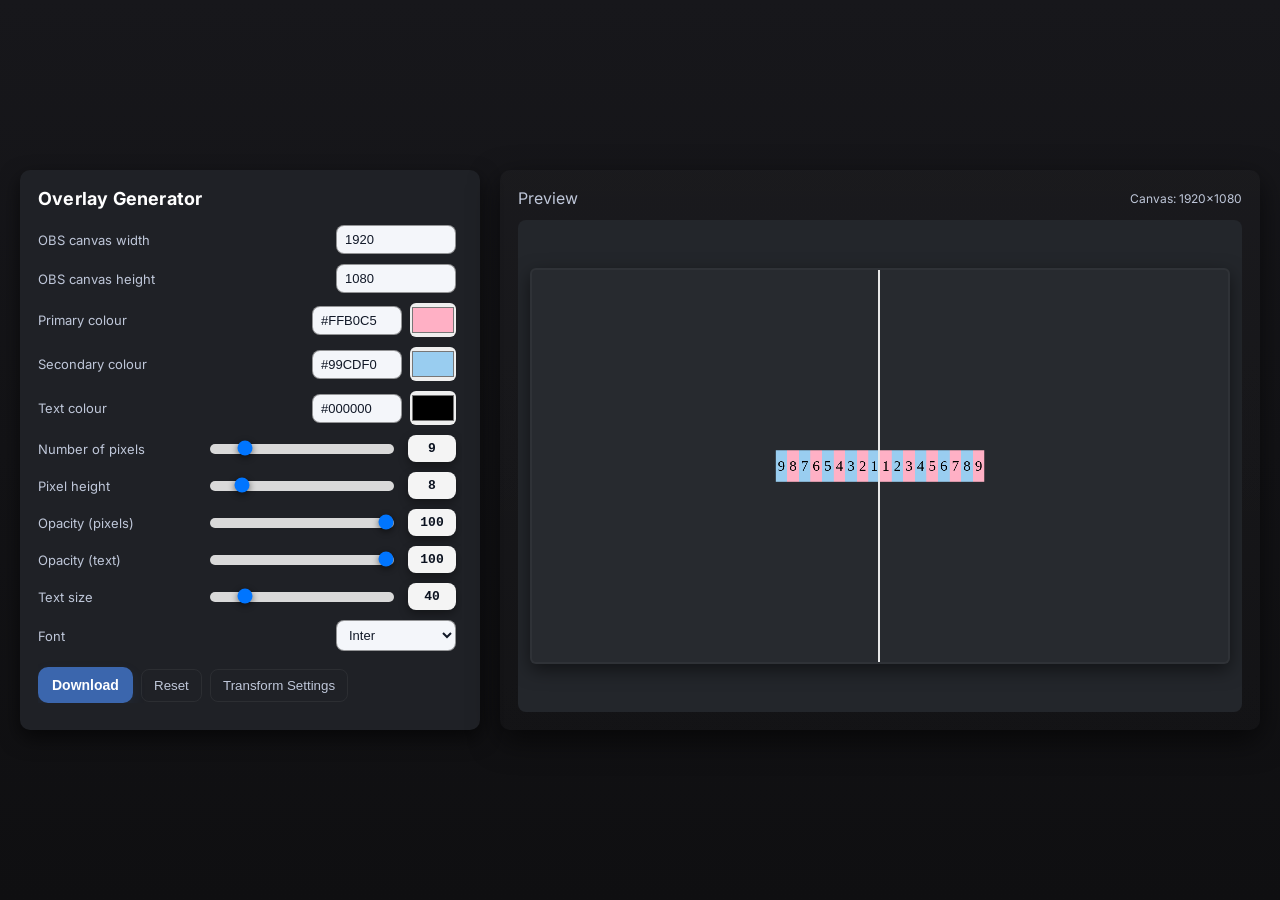
==== index.html @ 2d38989c "Fix number alignment" ====
<!DOCTYPE html>
<html lang="en">
  <head>
    <meta charset="utf-8" />
    <meta name="viewport" content="width=device-width,initial-scale=1" />
    <title>Overlay Generator</title>
    <link
      href="https://fonts.googleapis.com/css2?family=Inter:wght@300;400;600;700&family=Roboto:ital,wght@0,400;0,700;1,400&family=Oswald:wght@400;700&family=Montserrat:ital,wght@0,400;0,700;1,400&family=Open+Sans:ital,wght@0,400;0,700;1,400&family=Lato:ital,wght@0,400;0,700;1,400&family=JetBrains+Mono:wght@400;700&family=Poppins:ital,wght@0,400;0,700&family=Fira+Code:wght@400;700&family=Source+Sans+Pro:ital,wght@0,400;0,700&display=swap"
      rel="stylesheet"
    />
    <style>
      :root {
        --bg: #17171b;
        --panel: #1f2126;
        --muted: #bfc7d9;
        --accent: #3b66ad;
        --card: #23262b;
        --radius: 10px;
      }
      * { box-sizing: border-box; }
      html, body { height: 100%; }
      body {
        margin: 0;
        font-family: "Inter", system-ui, -apple-system, "Segoe UI", Roboto, "Helvetica Neue", Arial;
        background: linear-gradient(180deg, var(--bg), #0f0f11);
        color: var(--muted);
        -webkit-font-smoothing: antialiased;
        display: flex;
        align-items: stretch;
        padding: 20px;
        gap: 20px;
      }
      .app {
        width: 100%;
        display: grid;
        grid-template-columns: 460px 1fr;
        gap: 20px;
        align-items: start;
        margin: auto;
        max-width: 1400px;
      }
      .panel {
        background: var(--panel);
        border-radius: var(--radius);
        padding: 18px;
        box-shadow: 0 8px 20px rgba(0, 0, 0, 0.6);
        display: flex;
        flex-direction: column;
        gap: 12px;
        min-height: 560px;
      }
      .panel h2 { margin: 0 0 4px 0; color: #fff; font-size: 18px; letter-spacing: 0.2px; }
      .controls { display: flex; flex-direction: column; gap: 10px; overflow: auto; padding-right: 6px; }
      .row { display: flex; align-items: center; gap: 10px; justify-content: space-between; }
      label { font-size: 13px; color: var(--muted); min-width: 160px; }
      input[type="number"], input[type="text"], select {
        width: 120px;
        padding: 6px 8px;
        border-radius: 8px;
        border: 1px solid rgba(0, 0, 0, 0.4);
        background: #f4f6fa;
        color: #111827;
        font-size: 13px;
      }
	  #transformPanel span {
	    font-size: 13px;
	    color: var(--muted);
	  }

      .colour-wrap { display: flex; align-items: center; gap: 8px; }
      input[type="color"] { width: 46px; height: 34px; border-radius: 6px; padding: 0; border: 0; }
      input[type="text"].hex { width: 90px; }
      .slider-controls { display: flex; align-items: center; gap: 12px; width: 260px; }
      input[type="range"] { flex: 1; height: 10px; background: transparent; }
      input[type="range"]::-webkit-slider-runnable-track { height: 10px; border-radius: 10px; background: #d9d9d9; }
      input[type="range"]::-webkit-slider-thumb {
        -webkit-appearance: none;
        height: 18px;
        width: 18px;
        border-radius: 50%;
        background: var(--accent);
        margin-top: -4px;
        box-shadow: 0 2px 6px rgba(0, 0, 0, 0.45);
      }
      .value-badge {
        min-width: 48px;
        text-align: center;
        padding: 6px 8px;
        border-radius: 8px;
        background: rgba(255, 255, 255, 0.95);
        color: #0b1220;
        font-weight: 600;
        font-family: ui-monospace, SFMono-Regular, Menlo, Monaco, "Roboto Mono", "Courier New", monospace;
        font-size: 13px;
        box-shadow: 0 4px 10px rgba(0, 0, 0, 0.35);
      }

      button.primary {
        background: var(--accent);
        color: white;
        padding: 10px 14px;
        border-radius: 10px;
        border: none;
        font-weight: 600;
        cursor: pointer;
        font-size: 14px;

        transition: background-color 160ms ease, transform 160ms ease, box-shadow 160ms ease, color 160ms ease;
        will-change: transform, box-shadow;
        box-shadow: 0 6px 14px rgba(59,102,173,0.12);
      }

      button.primary:not(:disabled):hover,
      button.primary:not(:disabled):focus-visible {
        background-color: #2f5aa0;            
        transform: translateY(-2px);
        box-shadow: 0 10px 22px rgba(59,102,173,0.18);
        outline: none;
        color: #fff;
      }

      button.primary:not(:disabled):active {
        transform: translateY(0);
        box-shadow: 0 6px 12px rgba(59,102,173,0.12);
      }

      button.ghost {
        background: transparent;
        border: 1px solid rgba(255, 255, 255, 0.06);
        color: var(--muted);
        padding: 8px 12px;
        border-radius: 8px;
        cursor: pointer;

        transition: background-color 160ms ease, border-color 160ms ease, transform 160ms ease, color 160ms ease;
        will-change: transform, background-color;
      }

      button.ghost:not(:disabled):hover,
      button.ghost:not(:disabled):focus-visible {
        background-color: rgba(255,255,255,0.03);   
        border-color: rgba(255,255,255,0.12);      
        color: white;
        transform: translateY(-1px);
        outline: none;
      }

      button.ghost:not(:disabled):active {
        transform: translateY(0);
        background-color: rgba(255,255,255,0.02);
      }


      button:focus-visible {
        box-shadow: 0 0 0 3px rgba(59,102,173,0.18);
      }

      @media (prefers-reduced-motion: reduce) {
        button.primary,
        button.ghost {
          transition: none;
          transform: none;
        }
      }

      .preview {
        background: linear-gradient(180deg, rgba(255,255,255,0.02), rgba(255,255,255,0.01));
        border-radius: var(--radius);
        padding: 18px;
        display: flex;
        flex-direction: column;
        gap: 12px;
        min-height: 560px;
        align-items: stretch;
        box-shadow: 0 10px 30px rgba(0, 0, 0, 0.6);
      }
      .canvas-wrap {
        background: var(--card);
        border-radius: 8px;
        padding: 12px;
        flex: 1;
        display: flex;
        align-items: center;
        justify-content: center;
        overflow: hidden;
      }
      canvas {
        background: rgba(255, 255, 255, 0.02);
        border-radius: 6px;
        box-shadow: 0 6px 18px rgba(0, 0, 0, 0.5);
        width: 100%;
        height: auto;
        border: 2px solid rgba(255, 255, 255, 0.04);
      }
      .top-actions { display: flex; gap: 8px; align-items: center; }

	.modal {
	  position: fixed;
	  top: 0; left: 0;
	  width: 100%; height: 100%;
	  display: none;
	  align-items: center;
	  justify-content: center;
	  background: rgba(0,0,0,0.4);
	  backdrop-filter: blur(4px);
	  z-index: 1000;
	}
	
	.modal-content {
	  background: var(--panel);
	  padding: 20px;
	  border-radius: var(--radius);
	  min-width: 300px;
	  max-width: 400px;
	  color: var(--muted);
	  position: relative;
	  display: flex;
	  flex-direction: column;
	  gap: 8px;
	}
	
	.close-btn {
	  position: static; /* remove absolute positioning */
	  font-size: 20px;
	  background: transparent;
	  border: none;
	  color: var(--muted);
	  cursor: pointer;
	}
	.modal-header h3 {
	  color: #fff;
	  font-size: 18px;
	}


      .small { font-size: 12px; color: var(--muted); }
      @media (max-width: 900px) {
        .app { grid-template-columns: 1fr; }
        body { padding: 12px; }
      }
    </style>
  </head>

  <body>
	<div id="transformModal" class="modal">
	  <div class="modal-content">
	    <div class="modal-header" style="display:flex;justify-content:space-between;align-items:center;">
	      <h3 style="margin:0;">Transform Settings</h3>
	      <button id="closeModal" class="close-btn">&times;</button>
	    </div>
		<div id="transformModalPanel" style="display:flex; flex-direction: column; gap:8px;">
		  <span id="cropHorizontal">Left: 0 Right: 0</span>
		  <span id="cropVertical">Top: 0 Bottom: 0</span>
		</div>
	  </div>
	</div>
    <div class="app">
      <aside class="panel" aria-label="Controls">
        <h2>Overlay Generator</h2>
        <div class="controls">
          <div class="row">
            <label for="canvasWidth">OBS canvas width</label>
            <input type="number" id="canvasWidth" value="1920" min="1" />
          </div>

          <div class="row">
            <label for="canvasHeight">OBS canvas height</label>
            <input type="number" id="canvasHeight" value="1080" min="1" />
          </div>

          <div class="row">
            <label for="colour1">Primary colour</label>
            <div class="colour-wrap">
              <input type="text" id="colour1Text" class="hex" placeholder="#RRGGBB"/>
              <input type="color" id="colour1" value="#ffb0c5" />
            </div>
          </div>

          <div class="row">
            <label for="colour2">Secondary colour</label>
            <div class="colour-wrap">
              <input type="text" id="colour2Text" class="hex" placeholder="#RRGGBB"/>
              <input type="color" id="colour2" value="#99cdf0" />
            </div>
          </div>

          <div class="row">
            <label for="colourText">Text colour</label>
            <div class="colour-wrap">
              <input type="text" id="colourTextText" class="hex" placeholder="#RRGGBB"/>
              <input type="color" id="colourText" value="#000000" />
            </div>
          </div>

          <div class="row">
            <label for="pixelCount">Number of pixels</label>
            <div class="slider-controls">
              <input type="range" id="pixelCount" value="9" min="1" max="50" aria-label="Number of pixels"/>
              <div class="value-badge" id="pixelCountValue">9</div>
            </div>
          </div>

          <div class="row">
            <label for="pixelHeight">Pixel height</label>
            <div class="slider-controls">
              <input type="range" id="pixelHeight" value="8" min="1" max="50" aria-label="Pixel height"/>
              <div class="value-badge" id="pixelHeightValue">8</div>
            </div>
          </div>

          <div class="row">
            <label for="opacityPixels">Opacity (pixels)</label>
            <div class="slider-controls">
              <input type="range" id="opacityPixels" value="100" min="0" max="100" aria-label="Opacity pixels"/>
              <div class="value-badge" id="opacityPixelsValue">100</div>
            </div>
          </div>

          <div class="row">
            <label for="opacityText">Opacity (text)</label>
            <div class="slider-controls">
              <input type="range" id="opacityText" value="100" min="0" max="100" aria-label="Opacity text"/>
              <div class="value-badge" id="opacityTextValue">100</div>
            </div>
          </div>

          <div class="row">
            <label for="textSize">Text size</label>
            <div class="slider-controls">
              <input type="range" id="textSize" value="40" min="10" max="200" aria-label="Text size"/>
              <div class="value-badge" id="textSizeValue">40</div>
            </div>
          </div>

          <div class="row">
            <label for="fontStyle">Font</label>
            <select id="fontStyle">
              <option value="Inter-400">Inter</option>
              <option value="Inter-700">Inter Bold</option>
              <option value="Roboto-400">Roboto</option>
              <option value="Roboto-700">Roboto Bold</option>
              <option value="Roboto-400i">Roboto Italic</option>
              <option value="Oswald-400">Oswald</option>
              <option value="Oswald-700">Oswald Bold</option>
              <option value="Montserrat-400">Montserrat</option>
              <option value="Montserrat-700">Montserrat Bold</option>
              <option value="Open Sans-400">Open Sans</option>
              <option value="Lato-400">Lato</option>
              <option value="JetBrains Mono-400">JetBrains Mono</option>
              <option value="JetBrains Mono-700">JetBrains Mono Bold</option>
              <option value="Poppins-400">Poppins</option>
              <option value="Poppins-700">Poppins Bold</option>
              <option value="Fira Code-400">Fira Code</option>
              <option value="Fira Code-700">Fira Code Bold</option>
              <option value="Source Sans Pro-400">Source Sans Pro</option>
              <option value="Source Sans Pro-700">Source Sans Pro Bold</option>
            </select>
          </div>

          <div style="display:flex;gap:8px;align-items:center;margin-top:6px;">
            <button class="primary" id="downloadBtn" onclick="downloadImage()" disabled>Download</button>
            <button class="ghost" id="resetBtn" type="button">Reset</button>
			<button class="ghost" id="toggleTransformBtn" type="button">Transform Settings</button>
          </div>
        </div>
      </aside>

      <main class="preview">
        <div class="top-actions">
          <div style="flex: 1">Preview</div>
          <div class="small">
            Canvas: <span id="currentCanvas">1920×1080</span>
          </div>
        </div>

        <div class="canvas-wrap">
          <canvas id="canvas" width="1280" height="720"></canvas>
        </div>
      </main>
    </div>

    <script>
      document.addEventListener("DOMContentLoaded", () => {
      let userChangedTextSize = false;
      let currentTextSize = 40;
      let targetTextSize = 40;
      
        const sliders = [
          { id: "pixelCount", valueEl: "pixelCountValue" },
          { id: "pixelHeight", valueEl: "pixelHeightValue" },
          { id: "opacityPixels", valueEl: "opacityPixelsValue" },
          { id: "opacityText", valueEl: "opacityTextValue" },
          { id: "textSize", valueEl: "textSizeValue" }
        ];

        const textSizeSlider = document.getElementById("textSize");
		if (textSizeSlider) {
		  textSizeSlider.addEventListener("input", () => {
		    userChangedTextSize = true;
		
		    const v = Number(textSizeSlider.value) || 40;
		
		    targetTextSize = v;
		    currentTextSize = v;
		

		    animationRunning = false;
		
		    const textSizeValue = document.getElementById("textSizeValue");
		    if (textSizeValue) textSizeValue.textContent = Math.round(v);
		    updateSliderBackground(textSizeSlider);
		
		    if (typeof generateImage === "function") generateImage();
		  });
		}

        
        function updateSliderBackground(slider) {
          const min = Number(slider.min || 0);
          const max = Number(slider.max || 100);
          const val = Number(slider.value || 0);
          const pct = ((val - min) / (max - min)) * 100;
          slider.style.background = `linear-gradient(90deg, var(--accent) ${pct}%, #d9d9d9 ${pct}%)`;
        }

		const fontSelect = document.getElementById('fontStyle');
		if (fontSelect) {
		  fontSelect.addEventListener('change', () => {
		    const fontStyle = getFontStyle();
		    const fontSpec = `${fontStyle.style} ${fontStyle.weight} 40px "${fontStyle.family}"`;
		    document.fonts.load(fontSpec).then(() => generateImage());
		  });
		}
		
		sliders.forEach((s) => {
		  const slider = document.getElementById(s.id);
		  const valueEl = document.getElementById(s.valueEl);
		  if (!slider || !valueEl) return;
		
		  valueEl.textContent = slider.value;
		  updateSliderBackground(slider);
		
		  slider.addEventListener("input", () => {
		    valueEl.textContent = slider.value;
		    updateSliderBackground(slider);
		
        function clamp(v, lo, hi) { return Math.max(lo, Math.min(hi, v)); }

        function mapFromPoints(h, points) {
          if (h >= points[0].h) return points[0].s;
          for (let i = 0; i < points.length - 1; i++) {
            const a = points[i], b = points[i + 1];
            if (h <= a.h && h >= b.h) {
              const t = (h - b.h) / (a.h - b.h);
              const size = b.s + t * (a.s - b.s);
              return Math.round(size);
            }
          }
          const last = points[points.length - 1];
          const prev = points[points.length - 2];
          const slope = (last.s - prev.s) / (last.h - prev.h);
          return Math.round(last.s + slope * (h - last.h));
        }

        function updateAutoTextSize() {
          if (userChangedTextSize) return;

          const pixelCountVal = Number(document.getElementById("pixelCount").value);
          const pixelHeightVal = Number(document.getElementById("pixelHeight").value);

          const defaultPoints = [
            { h: 8, s: 40 },
            { h: 7, s: 50 },
            { h: 5, s: 70 },
            { h: 2, s: 85 }
          ];

          const mapA = [
            { h: 8, s: 25 },
            { h: 7, s: 30 },
            { h: 5, s: 40 },
            { h: 2, s: 85 }
          ];

          const mapB = [
            { h: 8, s: 20 },
            { h: 7, s: 30 },
            { h: 5, s: 45 },
            { h: 2, s: 85 }
          ];

          if (pixelCountVal <= 9) {
            if (pixelHeightVal >= 8) {
              targetTextSize = 40;
            } else {
              targetTextSize = clamp(mapFromPoints(pixelHeightVal, defaultPoints), 1, 200);
            }
          } else if (pixelCountVal <= 19) {
            targetTextSize = clamp(mapFromPoints(pixelHeightVal, mapA), 1, 200);
          } else { 
            targetTextSize = clamp(mapFromPoints(pixelHeightVal, mapB), 1, 200);
          }

          animateTextSize();
        }



        if (slider.id === "pixelCount" || slider.id === "pixelHeight") {
          updateAutoTextSize();
        }

		
		    if (typeof generateImage === "function") generateImage();
		  });
		});


		let animationRunning = false;
		
		function animateTextSize() {
		  if (!animationRunning) {
		    animationRunning = true;
		
		    function step() {
		      const textSizeSlider = document.getElementById('textSize');
		      const textSizeValue = document.getElementById('textSizeValue');
		      const ease = 0.1;
		      currentTextSize += (targetTextSize - currentTextSize) * ease;
		
		      if (textSizeSlider && textSizeValue) {
		        textSizeSlider.value = Math.round(currentTextSize);
		        textSizeValue.textContent = Math.round(currentTextSize);
		        updateSliderBackground(textSizeSlider);
		      }
		
		      if (Math.abs(currentTextSize - targetTextSize) > 0.5) {
		        requestAnimationFrame(step);
		      } else {
		        currentTextSize = targetTextSize;
		        animationRunning = false;
		      }
		
		      if (typeof generateImage === "function") generateImage();
		    }
		
		    step();
		  }
		}

		
        const resetBtn = document.getElementById("resetBtn");
        if (resetBtn) {
          resetBtn.addEventListener("click", () => {
            document.getElementById("canvasWidth").value = 1920;
            document.getElementById("canvasHeight").value = 1080;

            const p = document.getElementById("pixelCount");
            if (p) { p.value = 9; document.getElementById("pixelCountValue").textContent = 9; updateSliderBackground(p); }

            const ph = document.getElementById("pixelHeight");
            if (ph) {
              ph.value = 8;
              document.getElementById("pixelHeightValue").textContent = 8;
              updateSliderBackground(ph);
            }

            const op = document.getElementById("opacityPixels");
            if (op) { op.value = 100; document.getElementById("opacityPixelsValue").textContent = 100; updateSliderBackground(op); }

            const ot = document.getElementById("opacityText");
            if (ot) { ot.value = 100; document.getElementById("opacityTextValue").textContent = 100; updateSliderBackground(ot); }

            const t = document.getElementById("textSize");
            if (t) { t.value = 40; document.getElementById("textSizeValue").textContent = 40; updateSliderBackground(t); }

            const fontSelect = document.getElementById("fontStyle");
            if (fontSelect) { fontSelect.value = "Inter-400"; }
            
            const c1 = document.getElementById("colour1"); if (c1) c1.value = "#ffb0c5";
            const c2 = document.getElementById("colour2"); if (c2) c2.value = "#99cdf0";
            const ct = document.getElementById("colourText"); if (ct) ct.value = "#000000";

			updateCanvasLabel();
			  
            if (typeof generateImage === "function") generateImage();
            userChangedTextSize = false;

            resetBtn.blur();
          });
        }

		function updateCanvasLabel() {
		  const w = document.getElementById("canvasWidth").value || "0";
		  const h = document.getElementById("canvasHeight").value || "0";
		  const el = document.getElementById("currentCanvas");
		  if (el) el.textContent = w + "×" + h;
		  if (typeof generateImage === "function") generateImage();
		}

        ["canvasWidth","canvasHeight"].forEach((id) => document.getElementById(id).addEventListener("input", updateCanvasLabel));
        updateCanvasLabel();

        const colorPairs = [
          { txt: "colour1Text", pick: "colour1" },
          { txt: "colour2Text", pick: "colour2" },
          { txt: "colourTextText", pick: "colourText" },
        ];
        colorPairs.forEach(({ txt, pick }) => {
          const t = document.getElementById(txt);
          const p = document.getElementById(pick);
          if (!t || !p) return;

          t.value = p.value.toUpperCase();

          t.addEventListener("input", (e) => {
            const val = e.target.value.trim();
            if (/^#[0-9A-Fa-f]{6}$/.test(val)) {
              p.value = val;
              if (typeof generateImage === "function") generateImage();
            }
          });

          p.addEventListener("input", () => {
            t.value = p.value.toUpperCase();
            if (typeof generateImage === "function") generateImage();
          });
        });

        if (typeof generateImage === "function") generateImage();
      });

      function updateSliderBackground(slider) {
        const value = ((slider.value - slider.min)/(slider.max - slider.min))*100;
        slider.style.backgroundSize = value + '% 100%';
      }

      function getFontStyle() {
        const fontSelect = document.getElementById('fontStyle');
        if (!fontSelect) { return { family:'Consolas', weight:'400', style:'normal' }; }
        const [fontFamily, weightStyle] = fontSelect.value.split('-');
        let weight = '400';
        let style = 'normal';
        if (weightStyle && weightStyle.endsWith('i')) { weight = weightStyle.slice(0,-1); style='italic'; }
        else if (weightStyle) weight = weightStyle;
        return { family: fontFamily, weight: weight, style: style };
      }

      function generateImage() {
        var canvasWidth = parseInt(document.getElementById('canvasWidth').value,10);
        var canvasHeight = parseInt(document.getElementById('canvasHeight').value,10);
        var pixels = parseInt(document.getElementById('pixelCount').value,10);
        var color1 = (document.getElementById('colour1')||{}).value || '#ffb0c5';
        var color2 = (document.getElementById('colour2')||{}).value || '#99cdf0';
        var colorText = (document.getElementById('colourText')||{}).value || 'black';
        var opacityPixels = parseInt((document.getElementById('opacityPixels')||{}).value,10);
        if (isNaN(opacityPixels)) opacityPixels = 100;
        var opacityText = parseInt((document.getElementById('opacityText')||{}).value,10);
        if (isNaN(opacityText)) opacityText = 100;
        var pixelHeightPct = parseInt((document.getElementById('pixelHeight')||{}).value,10) || 8;
        const fontStyle = getFontStyle();

        const c1Text = document.getElementById('colour1Text');
        const c2Text = document.getElementById('colour2Text');
        const cTextText = document.getElementById('colourTextText');
        if (c1Text) c1Text.value = color1.toUpperCase();
        if (c2Text) c2Text.value = color2.toUpperCase();
        if (cTextText) cTextText.value = colorText.toUpperCase();

        var canvas = document.getElementById('canvas');
        if (!canvas) return;
        canvas.width = canvasWidth;
        canvas.height = canvasHeight;
        var ctx = canvas.getContext('2d');
        if (canvasWidth<=0||canvasHeight<=0) return;

        ctx.clearRect(0,0,canvas.width,canvas.height);
        ctx.globalAlpha = 0;
        ctx.fillStyle='white';
        ctx.fillRect(0,0,canvas.width,canvas.height);
        ctx.globalAlpha = 1;

        const pixelWidth = canvasWidth/60;
        const pixelHeight = Math.max(1, Math.round((canvasHeight * pixelHeightPct)/100));
        const pixelY = Math.round(canvasHeight/2 - pixelHeight/2);

        const textSizeInput = parseInt((document.getElementById('textSize')||{}).value, 10) || 40;

        let desiredFontSize;
        if (pixelHeightPct >= 8) {
          desiredFontSize = textSizeInput; 
        } else {
          const textSizePercent = textSizeInput / 100;
          desiredFontSize = Math.max(1, Math.round(pixelHeight * textSizePercent));
        }

        function setFont(size){ ctx.font = `${fontStyle.style} ${fontStyle.weight} ${size}px "${fontStyle.family}"`; }


        const sampleText = Math.max(Math.abs(pixels),1).toString();
        setFont(desiredFontSize);
        let textWidth = ctx.measureText(sampleText).width;
        const maxAllowedWidth = Math.max(pixelWidth-10,6);
        const fontSize = Math.max(1,Math.floor(desiredFontSize));
        setFont(fontSize);

        for(let i=-pixels;i<pixels;i++){
          var pixelX = canvasWidth/2 + i*pixelWidth;
          ctx.globalAlpha = opacityPixels/100;
          ctx.fillStyle = (Math.abs(i%2)===1) ? color2 : color1;
          ctx.fillRect(pixelX, pixelY, pixelWidth, pixelHeight);

          var num = i<0?Math.abs(i):i+1;
          ctx.globalAlpha = opacityText/100;
          setFont(fontSize);
          ctx.fillStyle = colorText;
          ctx.textAlign = 'center';
          ctx.textBaseline = 'alphabetic';
          const metrics = ctx.measureText(num);
          const textHeight = metrics.actualBoundingBoxAscent + metrics.actualBoundingBoxDescent;
          const textY = pixelY + pixelHeight/2 + metrics.actualBoundingBoxAscent - textHeight/2;
          ctx.fillText(num, pixelX + pixelWidth/2, textY);
        }

        ctx.globalAlpha = 1;

        var crosshairWidth = 0.003125*canvasWidth;
        var crosshairHeight = canvasHeight;
        var crosshairX = canvasWidth/2 - crosshairWidth;
        var crosshairY = 0;
        ctx.fillStyle = '#e8e8e8';
        ctx.fillRect(crosshairX, crosshairY, crosshairWidth, crosshairHeight);

        const dl = document.getElementById('downloadBtn');
        if(dl) dl.disabled = false;


		const CENTER_WIDTH = 60;
		const CENTER_HEIGHT = 580;
		
		const left = Math.max(0, Math.round((canvasWidth - CENTER_WIDTH) / 2));
		const right = left; 
		const top = Math.max(0, Math.round((canvasHeight - CENTER_HEIGHT) / 2));
		const bottom = top;
		
		const hEl = document.getElementById('cropHorizontal');
		const vEl = document.getElementById('cropVertical');
		
		if (hEl) hEl.textContent = `Left: ${left} Right: ${right}`;
		if (vEl) vEl.textContent = `Top: ${top} Bottom: ${bottom}`;

      }

      function downloadImage() {
        var canvas = document.getElementById('canvas');
        if(!canvas) return;
        var link = document.createElement('a');
        link.href = canvas.toDataURL();
        link.download = 'overlay.png';
        link.click();
      }

      const toggleBtn = document.getElementById('toggleTransformBtn');
      const transformModal = document.getElementById('transformModal');
      const closeModal = document.getElementById('closeModal');

      if (toggleBtn && transformModal) {
        toggleBtn.addEventListener('click', () => {
          transformModal.style.display = 'flex';
        });
      }

      if (closeModal && transformModal) {
        closeModal.addEventListener('click', () => {
          transformModal.style.display = 'none';
        });
      }

      transformModal.addEventListener('click', (e) => {
        if (e.target === transformModal) transformModal.style.display = 'none';
      });
    </script>
  </body>
</html>
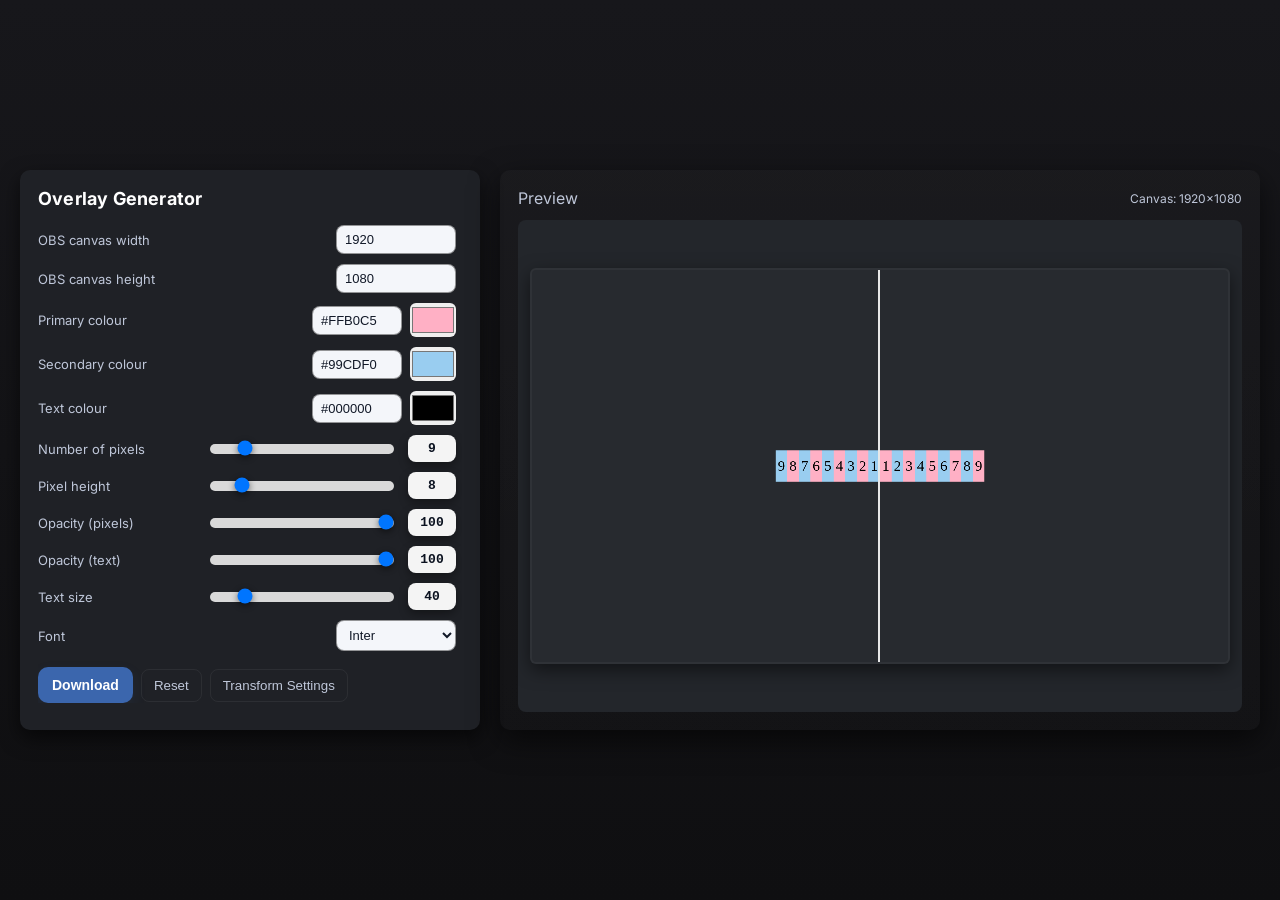
==== commit eebda29a: "Update index.html" ====
--- a/index.html
+++ b/index.html
@@ -105,23 +105,14 @@
         cursor: pointer;
         font-size: 14px;
 
-        transition: background-color 160ms ease, transform 160ms ease, box-shadow 160ms ease, color 160ms ease;
-        will-change: transform, box-shadow;
         box-shadow: 0 6px 14px rgba(59,102,173,0.12);
       }
 
       button.primary:not(:disabled):hover,
       button.primary:not(:disabled):focus-visible {
-        background-color: #2f5aa0;            
-        transform: translateY(-2px);
-        box-shadow: 0 10px 22px rgba(59,102,173,0.18);
+        background-color: #2f5aa0;
         outline: none;
         color: #fff;
-      }
-
-      button.primary:not(:disabled):active {
-        transform: translateY(0);
-        box-shadow: 0 6px 12px rgba(59,102,173,0.12);
       }
 
       button.ghost {
@@ -131,36 +122,19 @@
         padding: 8px 12px;
         border-radius: 8px;
         cursor: pointer;
-
-        transition: background-color 160ms ease, border-color 160ms ease, transform 160ms ease, color 160ms ease;
-        will-change: transform, background-color;
       }
 
       button.ghost:not(:disabled):hover,
       button.ghost:not(:disabled):focus-visible {
-        background-color: rgba(255,255,255,0.03);   
-        border-color: rgba(255,255,255,0.12);      
+        background-color: rgba(255,255,255,0.03);
+        border-color: rgba(255,255,255,0.12);
         color: white;
-        transform: translateY(-1px);
         outline: none;
-      }
-
-      button.ghost:not(:disabled):active {
-        transform: translateY(0);
-        background-color: rgba(255,255,255,0.02);
       }
 
 
       button:focus-visible {
         box-shadow: 0 0 0 3px rgba(59,102,173,0.18);
-      }
-
-      @media (prefers-reduced-motion: reduce) {
-        button.primary,
-        button.ghost {
-          transition: none;
-          transform: none;
-        }
       }
 
       .preview {
@@ -423,14 +397,14 @@
           slider.style.background = `linear-gradient(90deg, var(--accent) ${pct}%, #d9d9d9 ${pct}%)`;
         }
 
-		const fontSelect = document.getElementById('fontStyle');
-		if (fontSelect) {
-		  fontSelect.addEventListener('change', () => {
-		    const fontStyle = getFontStyle();
-		    const fontSpec = `${fontStyle.style} ${fontStyle.weight} 40px "${fontStyle.family}"`;
-		    document.fonts.load(fontSpec).then(() => generateImage());
-		  });
-		}
+        const fontSelect = document.getElementById('fontStyle');
+        if (fontSelect) {
+          fontSelect.addEventListener('change', () => {
+            const fontStyle = getFontStyle();
+            const fontSpec = `${fontStyle.style} ${fontStyle.weight} 40px "${fontStyle.family}"`;
+            document.fonts.load(fontSpec).then(() => generateImage());
+          });
+        }
 		
 		sliders.forEach((s) => {
 		  const slider = document.getElementById(s.id);
@@ -576,7 +550,7 @@
 
             const fontSelect = document.getElementById("fontStyle");
             if (fontSelect) { fontSelect.value = "Inter-400"; }
-            
+
             const c1 = document.getElementById("colour1"); if (c1) c1.value = "#ffb0c5";
             const c2 = document.getElementById("colour2"); if (c2) c2.value = "#99cdf0";
             const ct = document.getElementById("colourText"); if (ct) ct.value = "#000000";
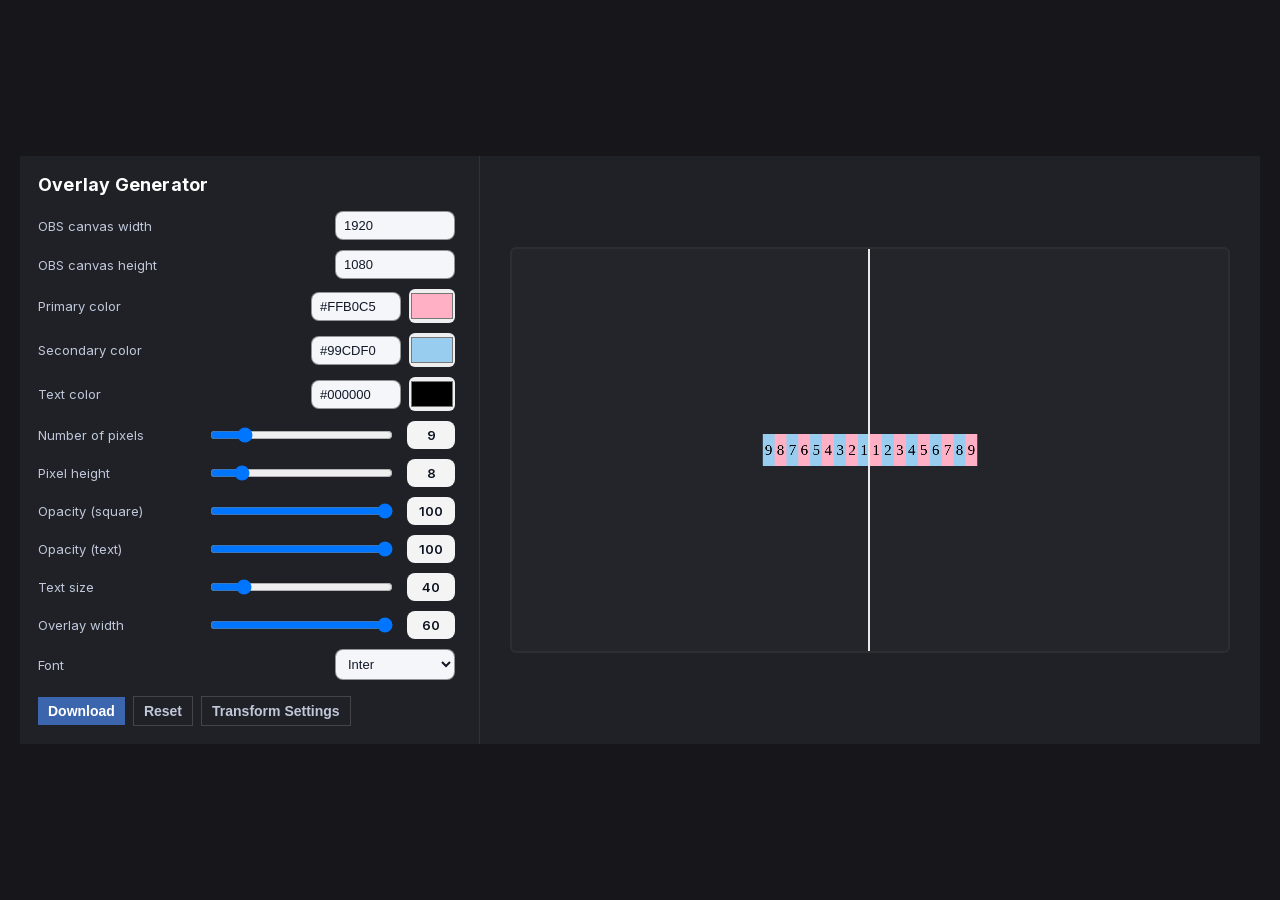
==== commit 8ba26b21: "refactor: move css js to style.css main.js, make more-options version default" ====
--- a/index.html
+++ b/index.html
@@ -1,758 +1,159 @@
 <!DOCTYPE html>
 <html lang="en">
-  <head>
+<head>
     <meta charset="utf-8" />
     <meta name="viewport" content="width=device-width,initial-scale=1" />
     <title>Overlay Generator</title>
-    <link
-      href="https://fonts.googleapis.com/css2?family=Inter:wght@300;400;600;700&family=Roboto:ital,wght@0,400;0,700;1,400&family=Oswald:wght@400;700&family=Montserrat:ital,wght@0,400;0,700;1,400&family=Open+Sans:ital,wght@0,400;0,700;1,400&family=Lato:ital,wght@0,400;0,700;1,400&family=JetBrains+Mono:wght@400;700&family=Poppins:ital,wght@0,400;0,700&family=Fira+Code:wght@400;700&family=Source+Sans+Pro:ital,wght@0,400;0,700&display=swap"
-      rel="stylesheet"
-    />
-    <style>
-      :root {
-        --bg: #17171b;
-        --panel: #1f2126;
-        --muted: #bfc7d9;
-        --accent: #3b66ad;
-        --card: #23262b;
-        --radius: 10px;
-      }
-      * { box-sizing: border-box; }
-      html, body { height: 100%; }
-      body {
-        margin: 0;
-        font-family: "Inter", system-ui, -apple-system, "Segoe UI", Roboto, "Helvetica Neue", Arial;
-        background: linear-gradient(180deg, var(--bg), #0f0f11);
-        color: var(--muted);
-        -webkit-font-smoothing: antialiased;
-        display: flex;
-        align-items: stretch;
-        padding: 20px;
-        gap: 20px;
-      }
-      .app {
-        width: 100%;
-        display: grid;
-        grid-template-columns: 460px 1fr;
-        gap: 20px;
-        align-items: start;
-        margin: auto;
-        max-width: 1400px;
-      }
-      .panel {
-        background: var(--panel);
-        border-radius: var(--radius);
-        padding: 18px;
-        box-shadow: 0 8px 20px rgba(0, 0, 0, 0.6);
-        display: flex;
-        flex-direction: column;
-        gap: 12px;
-        min-height: 560px;
-      }
-      .panel h2 { margin: 0 0 4px 0; color: #fff; font-size: 18px; letter-spacing: 0.2px; }
-      .controls { display: flex; flex-direction: column; gap: 10px; overflow: auto; padding-right: 6px; }
-      .row { display: flex; align-items: center; gap: 10px; justify-content: space-between; }
-      label { font-size: 13px; color: var(--muted); min-width: 160px; }
-      input[type="number"], input[type="text"], select {
-        width: 120px;
-        padding: 6px 8px;
-        border-radius: 8px;
-        border: 1px solid rgba(0, 0, 0, 0.4);
-        background: #f4f6fa;
-        color: #111827;
-        font-size: 13px;
-      }
-	  #transformPanel span {
-	    font-size: 13px;
-	    color: var(--muted);
-	  }
+    <link rel="stylesheet" href="fonts/inter.css">
+    <link rel="stylesheet" href="fonts/fira-code.css">
+    <link rel="stylesheet" href="fonts/jetbrains-mono.css">
+    <link rel="stylesheet" href="fonts/lato.css">
+    <link rel="stylesheet" href="fonts/montserrat.css">
+    <link rel="stylesheet" href="fonts/open-sans.css">
+    <link rel="stylesheet" href="fonts/oswald.css">
+    <link rel="stylesheet" href="fonts/poppins.css">
+    <link rel="stylesheet" href="fonts/roboto.css">
+    <link rel="stylesheet" href="fonts/source-sans-3.css">
+    <link rel="stylesheet" href="style.css?v=1"/>
+</head>
+<body>
+    <div id="transformModal" class="modal">
+        <div class="modal-content">
+            <div class="modal-header">
+                <h3>Transform Settings</h3>
+                <button id="closeModal" class="close-btn">x</button>
+            </div>
+            <div id="cropInfo" class="crop-info">
+                <span id="cropHorizontal" class="crop-label">Left: 0 Right: 0</span>
+                <span id="cropVertical" class="crop-label">Top: 0 Bottom: 0</span>
+            </div>
+        </div>
+    </div>
+    <div class="layout">
+        <aside class="overlay-settings" aria-label="Controls">
+            <h2>Overlay Generator</h2>
+            <div class="setting-list">
+                <div class="setting">
+                    <label for="canvasWidth">OBS canvas width</label>
+                    <input type="number" id="canvasWidth" value="1920" min="1" />
+                </div>
 
-      .colour-wrap { display: flex; align-items: center; gap: 8px; }
-      input[type="color"] { width: 46px; height: 34px; border-radius: 6px; padding: 0; border: 0; }
-      input[type="text"].hex { width: 90px; }
-      .slider-controls { display: flex; align-items: center; gap: 12px; width: 260px; }
-      input[type="range"] { flex: 1; height: 10px; background: transparent; }
-      input[type="range"]::-webkit-slider-runnable-track { height: 10px; border-radius: 10px; background: #d9d9d9; }
-      input[type="range"]::-webkit-slider-thumb {
-        -webkit-appearance: none;
-        height: 18px;
-        width: 18px;
-        border-radius: 50%;
-        background: var(--accent);
-        margin-top: -4px;
-        box-shadow: 0 2px 6px rgba(0, 0, 0, 0.45);
-      }
-      .value-badge {
-        min-width: 48px;
-        text-align: center;
-        padding: 6px 8px;
-        border-radius: 8px;
-        background: rgba(255, 255, 255, 0.95);
-        color: #0b1220;
-        font-weight: 600;
-        font-family: ui-monospace, SFMono-Regular, Menlo, Monaco, "Roboto Mono", "Courier New", monospace;
-        font-size: 13px;
-        box-shadow: 0 4px 10px rgba(0, 0, 0, 0.35);
-      }
+                <div class="setting">
+                    <label for="canvasHeight">OBS canvas height</label>
+                    <input type="number" id="canvasHeight" value="1080" min="1" />
+                </div>
 
-      button.primary {
-        background: var(--accent);
-        color: white;
-        padding: 10px 14px;
-        border-radius: 10px;
-        border: none;
-        font-weight: 600;
-        cursor: pointer;
-        font-size: 14px;
+                <div class="setting">
+                    <label for="color1">Primary color</label>
+                    <div class="color-input">
+                        <input type="text" id="color1Text" class="hex" placeholder="#RRGGBB"/>
+                        <input type="color" id="color1" value="#ffb0c5" />
+                    </div>
+                </div>
 
-        box-shadow: 0 6px 14px rgba(59,102,173,0.12);
-      }
+                <div class="setting">
+                    <label for="color2">Secondary color</label>
+                    <div class="color-input">
+                        <input type="text" id="color2Text" class="hex" placeholder="#RRGGBB"/>
+                        <input type="color" id="color2" value="#99cdf0" />
+                    </div>
+                </div>
 
-      button.primary:not(:disabled):hover,
-      button.primary:not(:disabled):focus-visible {
-        background-color: #2f5aa0;
-        outline: none;
-        color: #fff;
-      }
+                <div class="setting">
+                    <label for="colorText">Text color</label>
+                    <div class="color-input">
+                        <input type="text" id="textColorHexInput" class="hex" placeholder="#RRGGBB"/>
+                        <input type="color" id="colorText" value="#000000" />
+                    </div>
+                </div>
 
-      button.ghost {
-        background: transparent;
-        border: 1px solid rgba(255, 255, 255, 0.06);
-        color: var(--muted);
-        padding: 8px 12px;
-        border-radius: 8px;
-        cursor: pointer;
-      }
+                <div class="setting">
+                    <label for="pixelCount">Number of pixels</label>
+                    <div class="slider-row">
+                        <input type="range" id="pixelCount" value="9" min="1" max="50" aria-label="Number of pixels"/>
+                        <div class="slider-value" id="pixelCountValue">9</div>
+                    </div>
+                </div>
 
-      button.ghost:not(:disabled):hover,
-      button.ghost:not(:disabled):focus-visible {
-        background-color: rgba(255,255,255,0.03);
-        border-color: rgba(255,255,255,0.12);
-        color: white;
-        outline: none;
-      }
+                <div class="setting">
+                    <label for="pixelHeight">Pixel height</label>
+                    <div class="slider-row">
+                        <input type="range" id="pixelHeight" value="8" min="1" max="50" aria-label="Pixel height"/>
+                        <div class="slider-value" id="pixelHeightValue">8</div>
+                    </div>
+                </div>
 
+                <div class="setting">
+                    <label for="opacityPixels">Opacity (square)</label>
+                    <div class="slider-row">
+                        <input type="range" id="opacityPixels" value="100" min="0" max="100" aria-label="Opacity pixels"/>
+                        <div class="slider-value" id="opacityPixelsValue">100</div>
+                    </div>
+                </div>
 
-      button:focus-visible {
-        box-shadow: 0 0 0 3px rgba(59,102,173,0.18);
-      }
+                <div class="setting">
+                    <label for="opacityText">Opacity (text)</label>
+                    <div class="slider-row">
+                        <input type="range" id="opacityText" value="100" min="0" max="100" aria-label="Opacity text"/>
+                        <div class="slider-value" id="opacityTextValue">100</div>
+                    </div>
+                </div>
 
-      .preview {
-        background: linear-gradient(180deg, rgba(255,255,255,0.02), rgba(255,255,255,0.01));
-        border-radius: var(--radius);
-        padding: 18px;
-        display: flex;
-        flex-direction: column;
-        gap: 12px;
-        min-height: 560px;
-        align-items: stretch;
-        box-shadow: 0 10px 30px rgba(0, 0, 0, 0.6);
-      }
-      .canvas-wrap {
-        background: var(--card);
-        border-radius: 8px;
-        padding: 12px;
-        flex: 1;
-        display: flex;
-        align-items: center;
-        justify-content: center;
-        overflow: hidden;
-      }
-      canvas {
-        background: rgba(255, 255, 255, 0.02);
-        border-radius: 6px;
-        box-shadow: 0 6px 18px rgba(0, 0, 0, 0.5);
-        width: 100%;
-        height: auto;
-        border: 2px solid rgba(255, 255, 255, 0.04);
-      }
-      .top-actions { display: flex; gap: 8px; align-items: center; }
+                <div class="setting">
+                    <label for="textSize">Text size</label>
+                    <div class="slider-row">
+                        <input type="range" id="textSize" value="40" min="10" max="200" aria-label="Text size"/>
+                        <div class="slider-value" id="textSizeValue">40</div>
+                    </div>
+                </div>
 
-	.modal {
-	  position: fixed;
-	  top: 0; left: 0;
-	  width: 100%; height: 100%;
-	  display: none;
-	  align-items: center;
-	  justify-content: center;
-	  background: rgba(0,0,0,0.4);
-	  backdrop-filter: blur(4px);
-	  z-index: 1000;
-	}
-	
-	.modal-content {
-	  background: var(--panel);
-	  padding: 20px;
-	  border-radius: var(--radius);
-	  min-width: 300px;
-	  max-width: 400px;
-	  color: var(--muted);
-	  position: relative;
-	  display: flex;
-	  flex-direction: column;
-	  gap: 8px;
-	}
-	
-	.close-btn {
-	  position: static; /* remove absolute positioning */
-	  font-size: 20px;
-	  background: transparent;
-	  border: none;
-	  color: var(--muted);
-	  cursor: pointer;
-	}
-	.modal-header h3 {
-	  color: #fff;
-	  font-size: 18px;
-	}
+                <div class="setting">
+                    <label for="overlayWidth">Overlay width</label>
+                    <div class="slider-row">
+                        <input type="range" id="overlayWidth" value="60" min="10" max="60" step="10" aria-label="Overlay width"/>
+                        <div class="slider-value" id="overlayWidthValue">60</div>
+                    </div>
+                </div>
 
+                <div class="setting">
+                    <label for="fontStyle">Font</label>
+                    <select id="fontStyle">
+                        <option value="Inter-400">Inter</option>
+                        <option value="Inter-700">Inter Bold</option>
+                        <option value="Roboto-400">Roboto</option>
+                        <option value="Roboto-700">Roboto Bold</option>
+                        <option value="Roboto-400i">Roboto Italic</option>
+                        <option value="Oswald-400">Oswald</option>
+                        <option value="Oswald-700">Oswald Bold</option>
+                        <option value="Montserrat-400">Montserrat</option>
+                        <option value="Montserrat-700">Montserrat Bold</option>
+                        <option value="Open Sans-400">Open Sans</option>
+                        <option value="Lato-400">Lato</option>
+                        <option value="JetBrains Mono-400">JetBrains Mono</option>
+                        <option value="JetBrains Mono-700">JetBrains Mono Bold</option>
+                        <option value="Poppins-400">Poppins</option>
+                        <option value="Poppins-700">Poppins Bold</option>
+                        <option value="Fira Code-400">Fira Code</option>
+                        <option value="Fira Code-700">Fira Code Bold</option>
+                        <option value="Source Sans 3-400">Source Sans 3</option>
+                        <option value="Source Sans 3-700">Source Sans 3 Bold</option>
+                    </select>
+                </div>
 
-      .small { font-size: 12px; color: var(--muted); }
-      @media (max-width: 900px) {
-        .app { grid-template-columns: 1fr; }
-        body { padding: 12px; }
-      }
-    </style>
-  </head>
+                <div class="button-row">
+                    <button class="primary" id="downloadBtn" disabled>Download</button>
+                    <button class="ghost" id="resetBtn" type="button">Reset</button>
+                    <button class="ghost" id="toggleTransformBtn" type="button">Transform Settings</button>
+                </div>
+            </div>
+        </aside>
 
-  <body>
-	<div id="transformModal" class="modal">
-	  <div class="modal-content">
-	    <div class="modal-header" style="display:flex;justify-content:space-between;align-items:center;">
-	      <h3 style="margin:0;">Transform Settings</h3>
-	      <button id="closeModal" class="close-btn">&times;</button>
-	    </div>
-		<div id="transformModalPanel" style="display:flex; flex-direction: column; gap:8px;">
-		  <span id="cropHorizontal">Left: 0 Right: 0</span>
-		  <span id="cropVertical">Top: 0 Bottom: 0</span>
-		</div>
-	  </div>
-	</div>
-    <div class="app">
-      <aside class="panel" aria-label="Controls">
-        <h2>Overlay Generator</h2>
-        <div class="controls">
-          <div class="row">
-            <label for="canvasWidth">OBS canvas width</label>
-            <input type="number" id="canvasWidth" value="1920" min="1" />
-          </div>
-
-          <div class="row">
-            <label for="canvasHeight">OBS canvas height</label>
-            <input type="number" id="canvasHeight" value="1080" min="1" />
-          </div>
-
-          <div class="row">
-            <label for="colour1">Primary colour</label>
-            <div class="colour-wrap">
-              <input type="text" id="colour1Text" class="hex" placeholder="#RRGGBB"/>
-              <input type="color" id="colour1" value="#ffb0c5" />
+        <main class="overlay-preview">
+            <div class="overlay-frame">
+                <canvas id="overlayCanvas" width="1920" height="1080"></canvas>
             </div>
-          </div>
-
-          <div class="row">
-            <label for="colour2">Secondary colour</label>
-            <div class="colour-wrap">
-              <input type="text" id="colour2Text" class="hex" placeholder="#RRGGBB"/>
-              <input type="color" id="colour2" value="#99cdf0" />
-            </div>
-          </div>
-
-          <div class="row">
-            <label for="colourText">Text colour</label>
-            <div class="colour-wrap">
-              <input type="text" id="colourTextText" class="hex" placeholder="#RRGGBB"/>
-              <input type="color" id="colourText" value="#000000" />
-            </div>
-          </div>
-
-          <div class="row">
-            <label for="pixelCount">Number of pixels</label>
-            <div class="slider-controls">
-              <input type="range" id="pixelCount" value="9" min="1" max="50" aria-label="Number of pixels"/>
-              <div class="value-badge" id="pixelCountValue">9</div>
-            </div>
-          </div>
-
-          <div class="row">
-            <label for="pixelHeight">Pixel height</label>
-            <div class="slider-controls">
-              <input type="range" id="pixelHeight" value="8" min="1" max="50" aria-label="Pixel height"/>
-              <div class="value-badge" id="pixelHeightValue">8</div>
-            </div>
-          </div>
-
-          <div class="row">
-            <label for="opacityPixels">Opacity (pixels)</label>
-            <div class="slider-controls">
-              <input type="range" id="opacityPixels" value="100" min="0" max="100" aria-label="Opacity pixels"/>
-              <div class="value-badge" id="opacityPixelsValue">100</div>
-            </div>
-          </div>
-
-          <div class="row">
-            <label for="opacityText">Opacity (text)</label>
-            <div class="slider-controls">
-              <input type="range" id="opacityText" value="100" min="0" max="100" aria-label="Opacity text"/>
-              <div class="value-badge" id="opacityTextValue">100</div>
-            </div>
-          </div>
-
-          <div class="row">
-            <label for="textSize">Text size</label>
-            <div class="slider-controls">
-              <input type="range" id="textSize" value="40" min="10" max="200" aria-label="Text size"/>
-              <div class="value-badge" id="textSizeValue">40</div>
-            </div>
-          </div>
-
-          <div class="row">
-            <label for="fontStyle">Font</label>
-            <select id="fontStyle">
-              <option value="Inter-400">Inter</option>
-              <option value="Inter-700">Inter Bold</option>
-              <option value="Roboto-400">Roboto</option>
-              <option value="Roboto-700">Roboto Bold</option>
-              <option value="Roboto-400i">Roboto Italic</option>
-              <option value="Oswald-400">Oswald</option>
-              <option value="Oswald-700">Oswald Bold</option>
-              <option value="Montserrat-400">Montserrat</option>
-              <option value="Montserrat-700">Montserrat Bold</option>
-              <option value="Open Sans-400">Open Sans</option>
-              <option value="Lato-400">Lato</option>
-              <option value="JetBrains Mono-400">JetBrains Mono</option>
-              <option value="JetBrains Mono-700">JetBrains Mono Bold</option>
-              <option value="Poppins-400">Poppins</option>
-              <option value="Poppins-700">Poppins Bold</option>
-              <option value="Fira Code-400">Fira Code</option>
-              <option value="Fira Code-700">Fira Code Bold</option>
-              <option value="Source Sans Pro-400">Source Sans Pro</option>
-              <option value="Source Sans Pro-700">Source Sans Pro Bold</option>
-            </select>
-          </div>
-
-          <div style="display:flex;gap:8px;align-items:center;margin-top:6px;">
-            <button class="primary" id="downloadBtn" onclick="downloadImage()" disabled>Download</button>
-            <button class="ghost" id="resetBtn" type="button">Reset</button>
-			<button class="ghost" id="toggleTransformBtn" type="button">Transform Settings</button>
-          </div>
-        </div>
-      </aside>
-
-      <main class="preview">
-        <div class="top-actions">
-          <div style="flex: 1">Preview</div>
-          <div class="small">
-            Canvas: <span id="currentCanvas">1920×1080</span>
-          </div>
-        </div>
-
-        <div class="canvas-wrap">
-          <canvas id="canvas" width="1280" height="720"></canvas>
-        </div>
-      </main>
+        </main>
     </div>
-
-    <script>
-      document.addEventListener("DOMContentLoaded", () => {
-      let userChangedTextSize = false;
-      let currentTextSize = 40;
-      let targetTextSize = 40;
-      
-        const sliders = [
-          { id: "pixelCount", valueEl: "pixelCountValue" },
-          { id: "pixelHeight", valueEl: "pixelHeightValue" },
-          { id: "opacityPixels", valueEl: "opacityPixelsValue" },
-          { id: "opacityText", valueEl: "opacityTextValue" },
-          { id: "textSize", valueEl: "textSizeValue" }
-        ];
-
-        const textSizeSlider = document.getElementById("textSize");
-		if (textSizeSlider) {
-		  textSizeSlider.addEventListener("input", () => {
-		    userChangedTextSize = true;
-		
-		    const v = Number(textSizeSlider.value) || 40;
-		
-		    targetTextSize = v;
-		    currentTextSize = v;
-		
-
-		    animationRunning = false;
-		
-		    const textSizeValue = document.getElementById("textSizeValue");
-		    if (textSizeValue) textSizeValue.textContent = Math.round(v);
-		    updateSliderBackground(textSizeSlider);
-		
-		    if (typeof generateImage === "function") generateImage();
-		  });
-		}
-
-        
-        function updateSliderBackground(slider) {
-          const min = Number(slider.min || 0);
-          const max = Number(slider.max || 100);
-          const val = Number(slider.value || 0);
-          const pct = ((val - min) / (max - min)) * 100;
-          slider.style.background = `linear-gradient(90deg, var(--accent) ${pct}%, #d9d9d9 ${pct}%)`;
-        }
-
-        const fontSelect = document.getElementById('fontStyle');
-        if (fontSelect) {
-          fontSelect.addEventListener('change', () => {
-            const fontStyle = getFontStyle();
-            const fontSpec = `${fontStyle.style} ${fontStyle.weight} 40px "${fontStyle.family}"`;
-            document.fonts.load(fontSpec).then(() => generateImage());
-          });
-        }
-		
-		sliders.forEach((s) => {
-		  const slider = document.getElementById(s.id);
-		  const valueEl = document.getElementById(s.valueEl);
-		  if (!slider || !valueEl) return;
-		
-		  valueEl.textContent = slider.value;
-		  updateSliderBackground(slider);
-		
-		  slider.addEventListener("input", () => {
-		    valueEl.textContent = slider.value;
-		    updateSliderBackground(slider);
-		
-        function clamp(v, lo, hi) { return Math.max(lo, Math.min(hi, v)); }
-
-        function mapFromPoints(h, points) {
-          if (h >= points[0].h) return points[0].s;
-          for (let i = 0; i < points.length - 1; i++) {
-            const a = points[i], b = points[i + 1];
-            if (h <= a.h && h >= b.h) {
-              const t = (h - b.h) / (a.h - b.h);
-              const size = b.s + t * (a.s - b.s);
-              return Math.round(size);
-            }
-          }
-          const last = points[points.length - 1];
-          const prev = points[points.length - 2];
-          const slope = (last.s - prev.s) / (last.h - prev.h);
-          return Math.round(last.s + slope * (h - last.h));
-        }
-
-        function updateAutoTextSize() {
-          if (userChangedTextSize) return;
-
-          const pixelCountVal = Number(document.getElementById("pixelCount").value);
-          const pixelHeightVal = Number(document.getElementById("pixelHeight").value);
-
-          const defaultPoints = [
-            { h: 8, s: 40 },
-            { h: 7, s: 50 },
-            { h: 5, s: 70 },
-            { h: 2, s: 85 }
-          ];
-
-          const mapA = [
-            { h: 8, s: 25 },
-            { h: 7, s: 30 },
-            { h: 5, s: 40 },
-            { h: 2, s: 85 }
-          ];
-
-          const mapB = [
-            { h: 8, s: 20 },
-            { h: 7, s: 30 },
-            { h: 5, s: 45 },
-            { h: 2, s: 85 }
-          ];
-
-          if (pixelCountVal <= 9) {
-            if (pixelHeightVal >= 8) {
-              targetTextSize = 40;
-            } else {
-              targetTextSize = clamp(mapFromPoints(pixelHeightVal, defaultPoints), 1, 200);
-            }
-          } else if (pixelCountVal <= 19) {
-            targetTextSize = clamp(mapFromPoints(pixelHeightVal, mapA), 1, 200);
-          } else { 
-            targetTextSize = clamp(mapFromPoints(pixelHeightVal, mapB), 1, 200);
-          }
-
-          animateTextSize();
-        }
-
-
-
-        if (slider.id === "pixelCount" || slider.id === "pixelHeight") {
-          updateAutoTextSize();
-        }
-
-		
-		    if (typeof generateImage === "function") generateImage();
-		  });
-		});
-
-
-		let animationRunning = false;
-		
-		function animateTextSize() {
-		  if (!animationRunning) {
-		    animationRunning = true;
-		
-		    function step() {
-		      const textSizeSlider = document.getElementById('textSize');
-		      const textSizeValue = document.getElementById('textSizeValue');
-		      const ease = 0.1;
-		      currentTextSize += (targetTextSize - currentTextSize) * ease;
-		
-		      if (textSizeSlider && textSizeValue) {
-		        textSizeSlider.value = Math.round(currentTextSize);
-		        textSizeValue.textContent = Math.round(currentTextSize);
-		        updateSliderBackground(textSizeSlider);
-		      }
-		
-		      if (Math.abs(currentTextSize - targetTextSize) > 0.5) {
-		        requestAnimationFrame(step);
-		      } else {
-		        currentTextSize = targetTextSize;
-		        animationRunning = false;
-		      }
-		
-		      if (typeof generateImage === "function") generateImage();
-		    }
-		
-		    step();
-		  }
-		}
-
-		
-        const resetBtn = document.getElementById("resetBtn");
-        if (resetBtn) {
-          resetBtn.addEventListener("click", () => {
-            document.getElementById("canvasWidth").value = 1920;
-            document.getElementById("canvasHeight").value = 1080;
-
-            const p = document.getElementById("pixelCount");
-            if (p) { p.value = 9; document.getElementById("pixelCountValue").textContent = 9; updateSliderBackground(p); }
-
-            const ph = document.getElementById("pixelHeight");
-            if (ph) {
-              ph.value = 8;
-              document.getElementById("pixelHeightValue").textContent = 8;
-              updateSliderBackground(ph);
-            }
-
-            const op = document.getElementById("opacityPixels");
-            if (op) { op.value = 100; document.getElementById("opacityPixelsValue").textContent = 100; updateSliderBackground(op); }
-
-            const ot = document.getElementById("opacityText");
-            if (ot) { ot.value = 100; document.getElementById("opacityTextValue").textContent = 100; updateSliderBackground(ot); }
-
-            const t = document.getElementById("textSize");
-            if (t) { t.value = 40; document.getElementById("textSizeValue").textContent = 40; updateSliderBackground(t); }
-
-            const fontSelect = document.getElementById("fontStyle");
-            if (fontSelect) { fontSelect.value = "Inter-400"; }
-
-            const c1 = document.getElementById("colour1"); if (c1) c1.value = "#ffb0c5";
-            const c2 = document.getElementById("colour2"); if (c2) c2.value = "#99cdf0";
-            const ct = document.getElementById("colourText"); if (ct) ct.value = "#000000";
-
-			updateCanvasLabel();
-			  
-            if (typeof generateImage === "function") generateImage();
-            userChangedTextSize = false;
-
-            resetBtn.blur();
-          });
-        }
-
-		function updateCanvasLabel() {
-		  const w = document.getElementById("canvasWidth").value || "0";
-		  const h = document.getElementById("canvasHeight").value || "0";
-		  const el = document.getElementById("currentCanvas");
-		  if (el) el.textContent = w + "×" + h;
-		  if (typeof generateImage === "function") generateImage();
-		}
-
-        ["canvasWidth","canvasHeight"].forEach((id) => document.getElementById(id).addEventListener("input", updateCanvasLabel));
-        updateCanvasLabel();
-
-        const colorPairs = [
-          { txt: "colour1Text", pick: "colour1" },
-          { txt: "colour2Text", pick: "colour2" },
-          { txt: "colourTextText", pick: "colourText" },
-        ];
-        colorPairs.forEach(({ txt, pick }) => {
-          const t = document.getElementById(txt);
-          const p = document.getElementById(pick);
-          if (!t || !p) return;
-
-          t.value = p.value.toUpperCase();
-
-          t.addEventListener("input", (e) => {
-            const val = e.target.value.trim();
-            if (/^#[0-9A-Fa-f]{6}$/.test(val)) {
-              p.value = val;
-              if (typeof generateImage === "function") generateImage();
-            }
-          });
-
-          p.addEventListener("input", () => {
-            t.value = p.value.toUpperCase();
-            if (typeof generateImage === "function") generateImage();
-          });
-        });
-
-        if (typeof generateImage === "function") generateImage();
-      });
-
-      function updateSliderBackground(slider) {
-        const value = ((slider.value - slider.min)/(slider.max - slider.min))*100;
-        slider.style.backgroundSize = value + '% 100%';
-      }
-
-      function getFontStyle() {
-        const fontSelect = document.getElementById('fontStyle');
-        if (!fontSelect) { return { family:'Consolas', weight:'400', style:'normal' }; }
-        const [fontFamily, weightStyle] = fontSelect.value.split('-');
-        let weight = '400';
-        let style = 'normal';
-        if (weightStyle && weightStyle.endsWith('i')) { weight = weightStyle.slice(0,-1); style='italic'; }
-        else if (weightStyle) weight = weightStyle;
-        return { family: fontFamily, weight: weight, style: style };
-      }
-
-      function generateImage() {
-        var canvasWidth = parseInt(document.getElementById('canvasWidth').value,10);
-        var canvasHeight = parseInt(document.getElementById('canvasHeight').value,10);
-        var pixels = parseInt(document.getElementById('pixelCount').value,10);
-        var color1 = (document.getElementById('colour1')||{}).value || '#ffb0c5';
-        var color2 = (document.getElementById('colour2')||{}).value || '#99cdf0';
-        var colorText = (document.getElementById('colourText')||{}).value || 'black';
-        var opacityPixels = parseInt((document.getElementById('opacityPixels')||{}).value,10);
-        if (isNaN(opacityPixels)) opacityPixels = 100;
-        var opacityText = parseInt((document.getElementById('opacityText')||{}).value,10);
-        if (isNaN(opacityText)) opacityText = 100;
-        var pixelHeightPct = parseInt((document.getElementById('pixelHeight')||{}).value,10) || 8;
-        const fontStyle = getFontStyle();
-
-        const c1Text = document.getElementById('colour1Text');
-        const c2Text = document.getElementById('colour2Text');
-        const cTextText = document.getElementById('colourTextText');
-        if (c1Text) c1Text.value = color1.toUpperCase();
-        if (c2Text) c2Text.value = color2.toUpperCase();
-        if (cTextText) cTextText.value = colorText.toUpperCase();
-
-        var canvas = document.getElementById('canvas');
-        if (!canvas) return;
-        canvas.width = canvasWidth;
-        canvas.height = canvasHeight;
-        var ctx = canvas.getContext('2d');
-        if (canvasWidth<=0||canvasHeight<=0) return;
-
-        ctx.clearRect(0,0,canvas.width,canvas.height);
-        ctx.globalAlpha = 0;
-        ctx.fillStyle='white';
-        ctx.fillRect(0,0,canvas.width,canvas.height);
-        ctx.globalAlpha = 1;
-
-        const pixelWidth = canvasWidth/60;
-        const pixelHeight = Math.max(1, Math.round((canvasHeight * pixelHeightPct)/100));
-        const pixelY = Math.round(canvasHeight/2 - pixelHeight/2);
-
-        const textSizeInput = parseInt((document.getElementById('textSize')||{}).value, 10) || 40;
-
-        let desiredFontSize;
-        if (pixelHeightPct >= 8) {
-          desiredFontSize = textSizeInput; 
-        } else {
-          const textSizePercent = textSizeInput / 100;
-          desiredFontSize = Math.max(1, Math.round(pixelHeight * textSizePercent));
-        }
-
-        function setFont(size){ ctx.font = `${fontStyle.style} ${fontStyle.weight} ${size}px "${fontStyle.family}"`; }
-
-
-        const sampleText = Math.max(Math.abs(pixels),1).toString();
-        setFont(desiredFontSize);
-        let textWidth = ctx.measureText(sampleText).width;
-        const maxAllowedWidth = Math.max(pixelWidth-10,6);
-        const fontSize = Math.max(1,Math.floor(desiredFontSize));
-        setFont(fontSize);
-
-        for(let i=-pixels;i<pixels;i++){
-          var pixelX = canvasWidth/2 + i*pixelWidth;
-          ctx.globalAlpha = opacityPixels/100;
-          ctx.fillStyle = (Math.abs(i%2)===1) ? color2 : color1;
-          ctx.fillRect(pixelX, pixelY, pixelWidth, pixelHeight);
-
-          var num = i<0?Math.abs(i):i+1;
-          ctx.globalAlpha = opacityText/100;
-          setFont(fontSize);
-          ctx.fillStyle = colorText;
-          ctx.textAlign = 'center';
-          ctx.textBaseline = 'alphabetic';
-          const metrics = ctx.measureText(num);
-          const textHeight = metrics.actualBoundingBoxAscent + metrics.actualBoundingBoxDescent;
-          const textY = pixelY + pixelHeight/2 + metrics.actualBoundingBoxAscent - textHeight/2;
-          ctx.fillText(num, pixelX + pixelWidth/2, textY);
-        }
-
-        ctx.globalAlpha = 1;
-
-        var crosshairWidth = 0.003125*canvasWidth;
-        var crosshairHeight = canvasHeight;
-        var crosshairX = canvasWidth/2 - crosshairWidth;
-        var crosshairY = 0;
-        ctx.fillStyle = '#e8e8e8';
-        ctx.fillRect(crosshairX, crosshairY, crosshairWidth, crosshairHeight);
-
-        const dl = document.getElementById('downloadBtn');
-        if(dl) dl.disabled = false;
-
-
-		const CENTER_WIDTH = 60;
-		const CENTER_HEIGHT = 580;
-		
-		const left = Math.max(0, Math.round((canvasWidth - CENTER_WIDTH) / 2));
-		const right = left; 
-		const top = Math.max(0, Math.round((canvasHeight - CENTER_HEIGHT) / 2));
-		const bottom = top;
-		
-		const hEl = document.getElementById('cropHorizontal');
-		const vEl = document.getElementById('cropVertical');
-		
-		if (hEl) hEl.textContent = `Left: ${left} Right: ${right}`;
-		if (vEl) vEl.textContent = `Top: ${top} Bottom: ${bottom}`;
-
-      }
-
-      function downloadImage() {
-        var canvas = document.getElementById('canvas');
-        if(!canvas) return;
-        var link = document.createElement('a');
-        link.href = canvas.toDataURL();
-        link.download = 'overlay.png';
-        link.click();
-      }
-
-      const toggleBtn = document.getElementById('toggleTransformBtn');
-      const transformModal = document.getElementById('transformModal');
-      const closeModal = document.getElementById('closeModal');
-
-      if (toggleBtn && transformModal) {
-        toggleBtn.addEventListener('click', () => {
-          transformModal.style.display = 'flex';
-        });
-      }
-
-      if (closeModal && transformModal) {
-        closeModal.addEventListener('click', () => {
-          transformModal.style.display = 'none';
-        });
-      }
-
-      transformModal.addEventListener('click', (e) => {
-        if (e.target === transformModal) transformModal.style.display = 'none';
-      });
-    </script>
-  </body>
+    <script src="main.js?v=1"></script>
+</body>
 </html>
--- a/fonts/inter.css
+++ b/fonts/inter.css
@@ -0,0 +1,7 @@
+@font-face {
+  font-family: 'Inter';
+  src: url("InterVariable.woff2") format("woff2");
+  font-weight: 100 900;
+  font-style: normal;
+  font-display: swap;
+}
--- a/fonts/fira-code.css
+++ b/fonts/fira-code.css
@@ -0,0 +1,15 @@
+@font-face {
+  font-display: swap;
+  font-family: 'Fira Code';
+  font-style: normal;
+  font-weight: 400;
+  src: url('fira-code-v27-latin-regular.woff2') format('woff2');
+}
+
+@font-face {
+  font-display: swap;
+  font-family: 'Fira Code';
+  font-style: normal;
+  font-weight: 700;
+  src: url('fira-code-v27-latin-700.woff2') format('woff2');
+}
--- a/fonts/jetbrains-mono.css
+++ b/fonts/jetbrains-mono.css
@@ -0,0 +1,15 @@
+@font-face {
+  font-display: swap;
+  font-family: 'JetBrains Mono';
+  font-style: normal;
+  font-weight: 400;
+  src: url('jetbrains-mono-v24-latin-regular.woff2') format('woff2');
+}
+
+@font-face {
+  font-display: swap;
+  font-family: 'JetBrains Mono';
+  font-style: normal;
+  font-weight: 700;
+  src: url('jetbrains-mono-v24-latin-700.woff2') format('woff2');
+}
--- a/fonts/lato.css
+++ b/fonts/lato.css
@@ -0,0 +1,7 @@
+@font-face {
+  font-display: swap;
+  font-family: 'Lato';
+  font-style: normal;
+  font-weight: 400;
+  src: url('lato-v25-latin-regular.woff2') format('woff2');
+}
--- a/fonts/montserrat.css
+++ b/fonts/montserrat.css
@@ -0,0 +1,15 @@
+@font-face {
+  font-display: swap;
+  font-family: 'Montserrat';
+  font-style: normal;
+  font-weight: 400;
+  src: url('montserrat-v31-latin-regular.woff2') format('woff2');
+}
+
+@font-face {
+  font-display: swap;
+  font-family: 'Montserrat';
+  font-style: normal;
+  font-weight: 700;
+  src: url('montserrat-v31-latin-700.woff2') format('woff2');
+}
--- a/fonts/open-sans.css
+++ b/fonts/open-sans.css
@@ -0,0 +1,7 @@
+@font-face {
+  font-display: swap;
+  font-family: 'Open Sans';
+  font-style: normal;
+  font-weight: 400;
+  src: url('open-sans-v44-latin-regular.woff2') format('woff2');
+}
--- a/fonts/oswald.css
+++ b/fonts/oswald.css
@@ -0,0 +1,15 @@
+@font-face {
+  font-display: swap;
+  font-family: 'Oswald';
+  font-style: normal;
+  font-weight: 400;
+  src: url('oswald-v57-latin-regular.woff2') format('woff2');
+}
+
+@font-face {
+  font-display: swap;
+  font-family: 'Oswald';
+  font-style: normal;
+  font-weight: 700;
+  src: url('oswald-v57-latin-700.woff2') format('woff2');
+}
--- a/fonts/poppins.css
+++ b/fonts/poppins.css
@@ -0,0 +1,15 @@
+@font-face {
+  font-display: swap;
+  font-family: 'Poppins';
+  font-style: normal;
+  font-weight: 400;
+  src: url('poppins-v24-latin-regular.woff2') format('woff2');
+}
+
+@font-face {
+  font-display: swap;
+  font-family: 'Poppins';
+  font-style: normal;
+  font-weight: 700;
+  src: url('poppins-v24-latin-700.woff2') format('woff2');
+}
--- a/fonts/roboto.css
+++ b/fonts/roboto.css
@@ -0,0 +1,23 @@
+@font-face {
+  font-display: swap;
+  font-family: 'Roboto';
+  font-style: normal;
+  font-weight: 400;
+  src: url('roboto-v51-latin-regular.woff2') format('woff2');
+}
+
+@font-face {
+  font-display: swap;
+  font-family: 'Roboto';
+  font-style: italic;
+  font-weight: 400;
+  src: url('roboto-v51-latin-italic.woff2') format('woff2');
+}
+
+@font-face {
+  font-display: swap;
+  font-family: 'Roboto';
+  font-style: normal;
+  font-weight: 700;
+  src: url('roboto-v51-latin-700.woff2') format('woff2');
+}
--- a/fonts/source-sans-3.css
+++ b/fonts/source-sans-3.css
@@ -0,0 +1,15 @@
+@font-face {
+  font-display: swap;
+  font-family: 'Source Sans 3';
+  font-style: normal;
+  font-weight: 400;
+  src: url('source-sans-3-v19-latin-regular.woff2') format('woff2');
+}
+
+@font-face {
+  font-display: swap;
+  font-family: 'Source Sans 3';
+  font-style: normal;
+  font-weight: 700;
+  src: url('source-sans-3-v19-latin-700.woff2') format('woff2');
+}
--- a/style.css
+++ b/style.css
@@ -0,0 +1,248 @@
+* {
+    box-sizing: border-box;
+}
+
+html,
+body {
+    height: 100%;
+}
+
+body {
+    margin: 0;
+    font-family: 'inter';
+    font-weight: 400;
+    background: #17171b;
+    color: #bfc7d9;
+    display: flex;
+    align-items: stretch;
+    padding: 20px;
+    gap: 20px;
+}
+
+.layout {
+    width: 100%;
+    display: grid;
+    grid-template-columns: 460px 1fr;
+    align-items: stretch;
+    margin: auto;
+    max-width: 1400px;
+    background: #1f2126;
+}
+
+.overlay-settings {
+    background: transparent;
+    padding: 18px;
+    border-right: 1px solid rgba(255, 255, 255, 0.08);
+    display: flex;
+    flex-direction: column;
+    gap: 12px;
+    min-height: 560px;
+}
+
+.overlay-settings h2 {
+    margin: 0 0 4px 0;
+    color: #fff;
+    font-size: 18px;
+    letter-spacing: 0.2px;
+}
+
+.setting-list {
+    display: flex;
+    flex-direction: column;
+    gap: 10px;
+    overflow: auto;
+    padding-right: 6px;
+}
+
+.setting {
+    display: flex;
+    align-items: center;
+    gap: 10px;
+    justify-content: space-between;
+}
+
+label {
+    font-size: 13px;
+    color: #bfc7d9;
+    min-width: 160px;
+}
+
+input[type="number"],
+input[type="text"],
+select {
+    width: 120px;
+    padding: 6px 8px;
+    border-radius: 8px;
+    border: 1px solid rgba(0, 0, 0, 0.4);
+    background: #f4f6fa;
+    color: #111827;
+    font-size: 13px;
+}
+
+.color-input {
+    display: flex;
+    align-items: center;
+    gap: 8px;
+}
+
+input[type="color"] {
+    width: 46px;
+    height: 34px;
+    border-radius: 6px;
+    padding: 0;
+    border: 0;
+}
+
+input[type="text"].hex {
+    width: 90px;
+}
+
+.slider-row {
+    display: flex;
+    align-items: center;
+    gap: 12px;
+    width: 260px;
+}
+
+input[type="range"] {
+    flex: 1;
+}
+
+.slider-value {
+    min-width: 48px;
+    text-align: center;
+    padding: 6px 8px;
+    border-radius: 8px;
+    background: rgba(255, 255, 255, 0.95);
+    color: #0b1220;
+    font-weight: 600;
+    font-family: 'Inter';
+    font-size: 13px;
+}
+
+.button-row {
+    display: flex;
+    gap: 8px;
+    align-items: center;
+    margin-top: 6px;
+}
+
+button.primary,
+button.ghost {
+    padding: 6px 10px;
+    font-weight: 600;
+    cursor: pointer;
+    font-size: 14px;
+}
+
+button.primary {
+    background: #3b66ad;
+    color: white;
+    border: none;
+}
+
+button.primary:hover {
+    background: #4a76bd;
+}
+
+button.primary:active {
+    background: #2f5690;
+}
+
+button.ghost {
+    background: transparent;
+    color: #bfc7d9;
+    border: 1px solid rgba(255, 255, 255, 0.16);
+}
+
+button.ghost:hover {
+    background: rgba(255, 255, 255, 0.06);
+    border-color: rgba(255, 255, 255, 0.28);
+}
+
+button.ghost:active {
+    background: rgba(255, 255, 255, 0.1);
+}
+
+.overlay-preview {
+    background: transparent;
+    padding: 18px;
+    display: flex;
+    flex-direction: column;
+    gap: 12px;
+    align-items: stretch;
+}
+
+.overlay-frame {
+    background: transparent;
+    padding: 12px;
+    flex: 1;
+    display: flex;
+    align-items: center;
+    justify-content: center;
+    overflow: hidden;
+}
+
+canvas {
+    background: rgba(255, 255, 255, 0.02);
+    border-radius: 6px;
+    width: 100%;
+    height: auto;
+    border: 2px solid rgba(255, 255, 255, 0.04);
+}
+
+.modal {
+    position: fixed;
+    top: 0;
+    left: 0;
+    width: 100%;
+    height: 100%;
+    display: none;
+    align-items: center;
+    justify-content: center;
+    background: rgba(0, 0, 0, 0.4);
+    z-index: 1000;
+}
+
+.modal-content {
+    background: #1f2126;
+    padding: 20px;
+    border-radius: 10px;
+    min-width: 300px;
+    max-width: 400px;
+    color: #bfc7d9;
+    position: relative;
+    display: flex;
+    flex-direction: column;
+    gap: 8px;
+}
+
+.close-btn {
+    position: static;
+    font-size: 18px;
+    background: transparent;
+    border: none;
+    color: #bfc7d9;
+    cursor: pointer;
+}
+
+.modal-header {
+    display: flex;
+    justify-content: space-between;
+    align-items: center;
+}
+.modal-header h3 {
+    margin: 0;
+    color: #fff;
+    font-size: 18px;
+}
+
+.crop-info {
+    display: flex;
+    flex-direction: column;
+    gap: 8px;
+}
+.crop-label {
+    font-size: 12px;
+    color: #bfc7d9;
+}
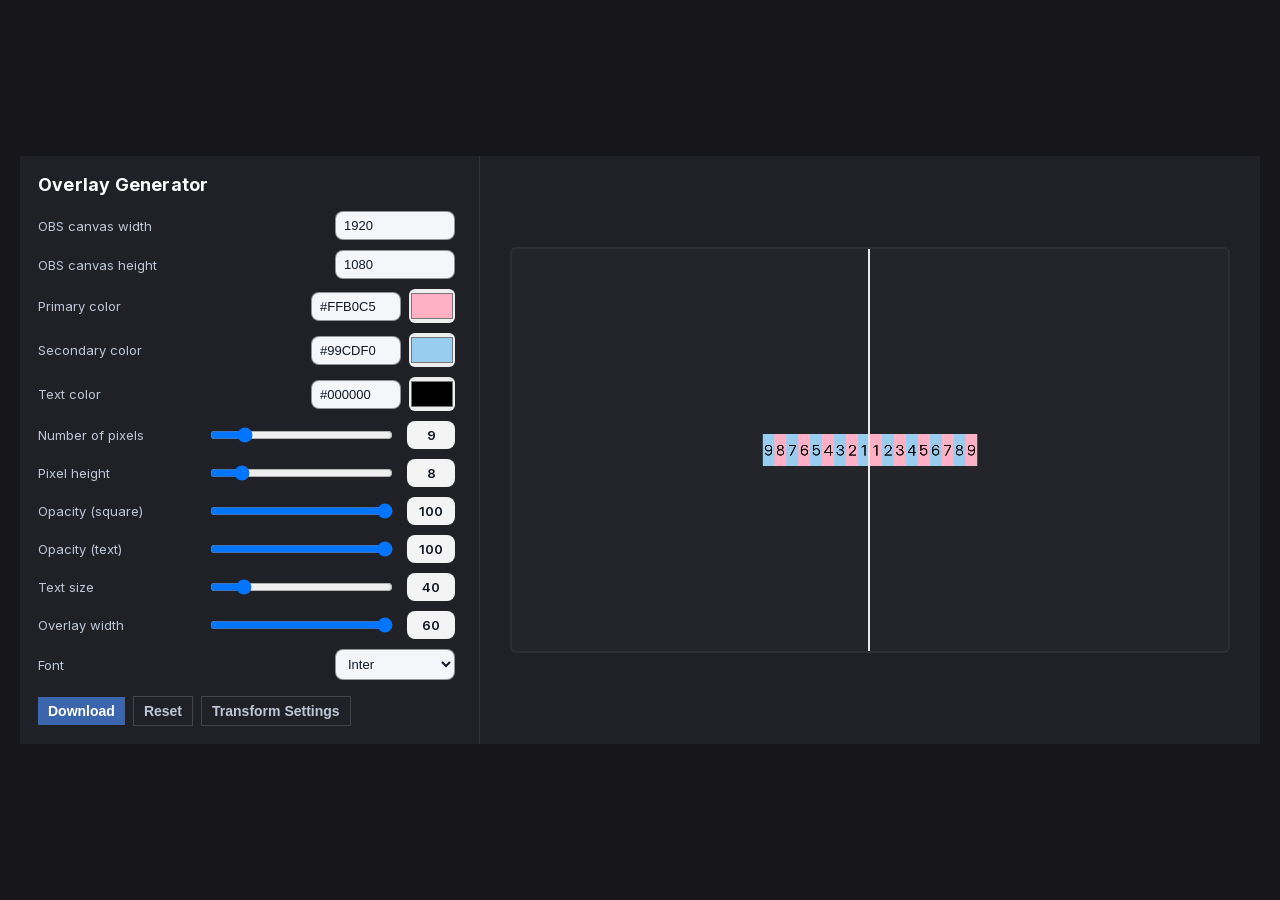
==== commit 03fa353d: "perf: preload font files" ====
--- a/index.html
+++ b/index.html
@@ -4,6 +4,24 @@
     <meta charset="utf-8" />
     <meta name="viewport" content="width=device-width,initial-scale=1" />
     <title>Overlay Generator</title>
+    <link rel="preload" as="font" type="font/woff2" href="fonts/InterVariable.woff2" crossorigin>
+    <link rel="preload" as="font" type="font/woff2" href="fonts/roboto-v51-latin-regular.woff2" crossorigin>
+    <link rel="preload" as="font" type="font/woff2" href="fonts/roboto-v51-latin-italic.woff2" crossorigin>
+    <link rel="preload" as="font" type="font/woff2" href="fonts/roboto-v51-latin-700.woff2" crossorigin>
+    <link rel="preload" as="font" type="font/woff2" href="fonts/oswald-v57-latin-regular.woff2" crossorigin>
+    <link rel="preload" as="font" type="font/woff2" href="fonts/oswald-v57-latin-700.woff2" crossorigin>
+    <link rel="preload" as="font" type="font/woff2" href="fonts/montserrat-v31-latin-regular.woff2" crossorigin>
+    <link rel="preload" as="font" type="font/woff2" href="fonts/montserrat-v31-latin-700.woff2" crossorigin>
+    <link rel="preload" as="font" type="font/woff2" href="fonts/open-sans-v44-latin-regular.woff2" crossorigin>
+    <link rel="preload" as="font" type="font/woff2" href="fonts/lato-v25-latin-regular.woff2" crossorigin>
+    <link rel="preload" as="font" type="font/woff2" href="fonts/jetbrains-mono-v24-latin-regular.woff2" crossorigin>
+    <link rel="preload" as="font" type="font/woff2" href="fonts/jetbrains-mono-v24-latin-700.woff2" crossorigin>
+    <link rel="preload" as="font" type="font/woff2" href="fonts/poppins-v24-latin-regular.woff2" crossorigin>
+    <link rel="preload" as="font" type="font/woff2" href="fonts/poppins-v24-latin-700.woff2" crossorigin>
+    <link rel="preload" as="font" type="font/woff2" href="fonts/fira-code-v27-latin-regular.woff2" crossorigin>
+    <link rel="preload" as="font" type="font/woff2" href="fonts/fira-code-v27-latin-700.woff2" crossorigin>
+    <link rel="preload" as="font" type="font/woff2" href="fonts/source-sans-3-v19-latin-regular.woff2" crossorigin>
+    <link rel="preload" as="font" type="font/woff2" href="fonts/source-sans-3-v19-latin-700.woff2" crossorigin>
     <link rel="stylesheet" href="fonts/inter.css">
     <link rel="stylesheet" href="fonts/fira-code.css">
     <link rel="stylesheet" href="fonts/jetbrains-mono.css">
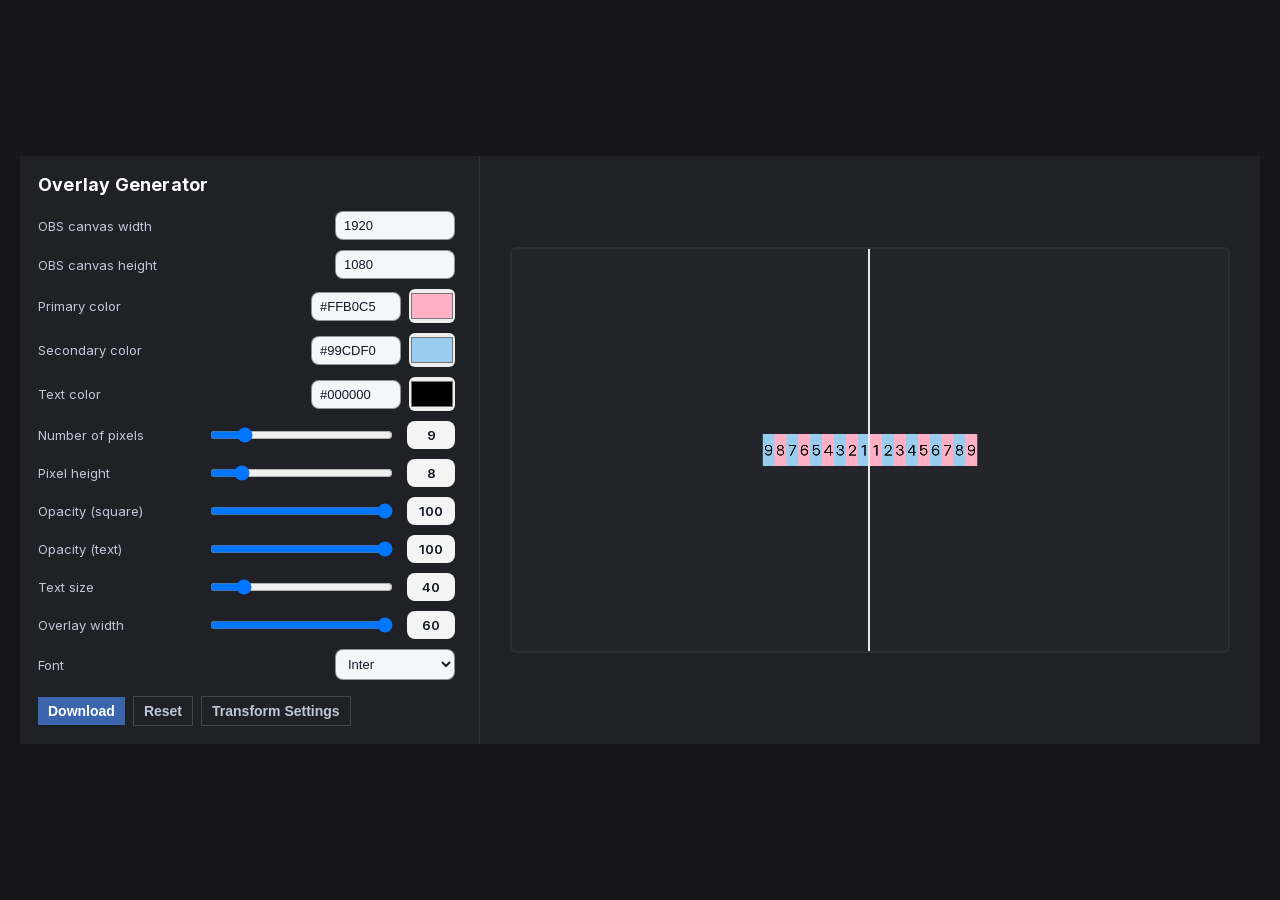
==== commit f6e88b54: "fix: remove auto text size change after 19 pixels" ====
--- a/index.html
+++ b/index.html
@@ -172,6 +172,6 @@
             </div>
         </main>
     </div>
-    <script src="main.js?v=1"></script>
+    <script src="main.js?v=2"></script>
 </body>
 </html>
